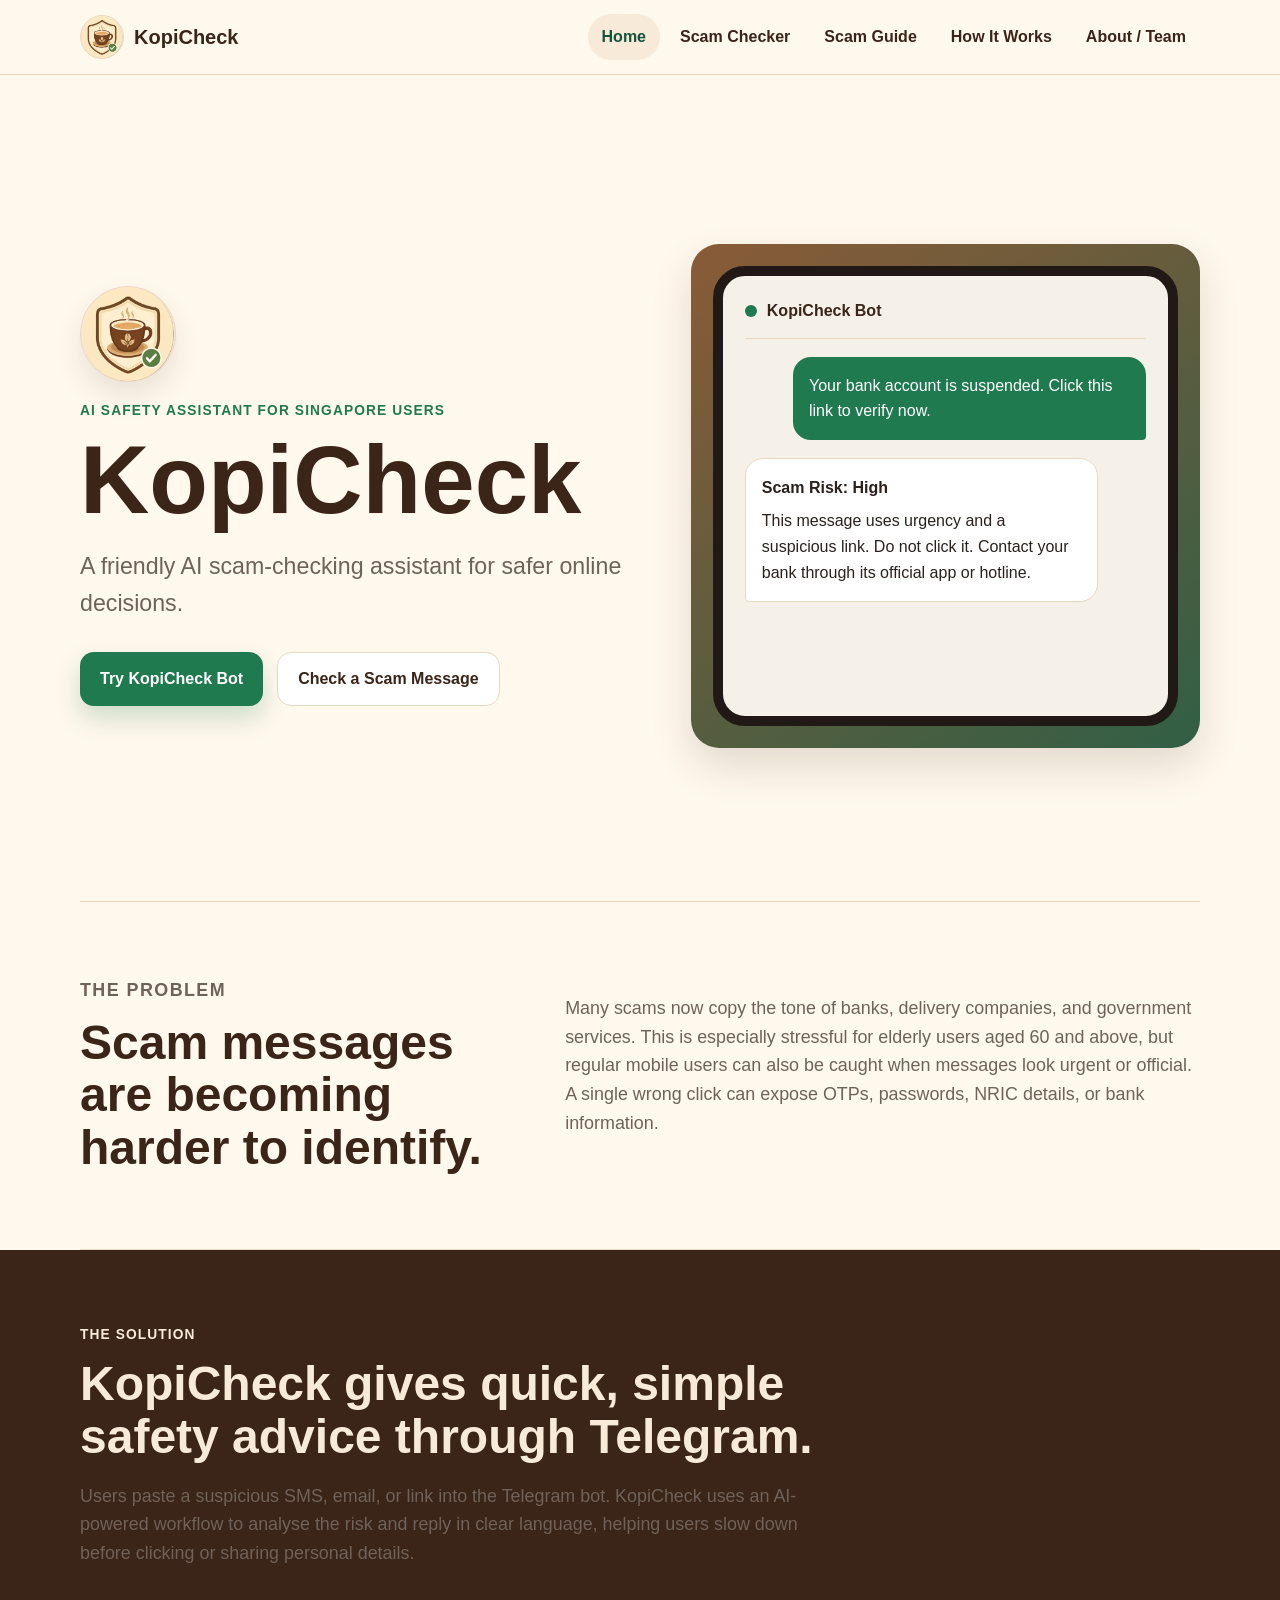
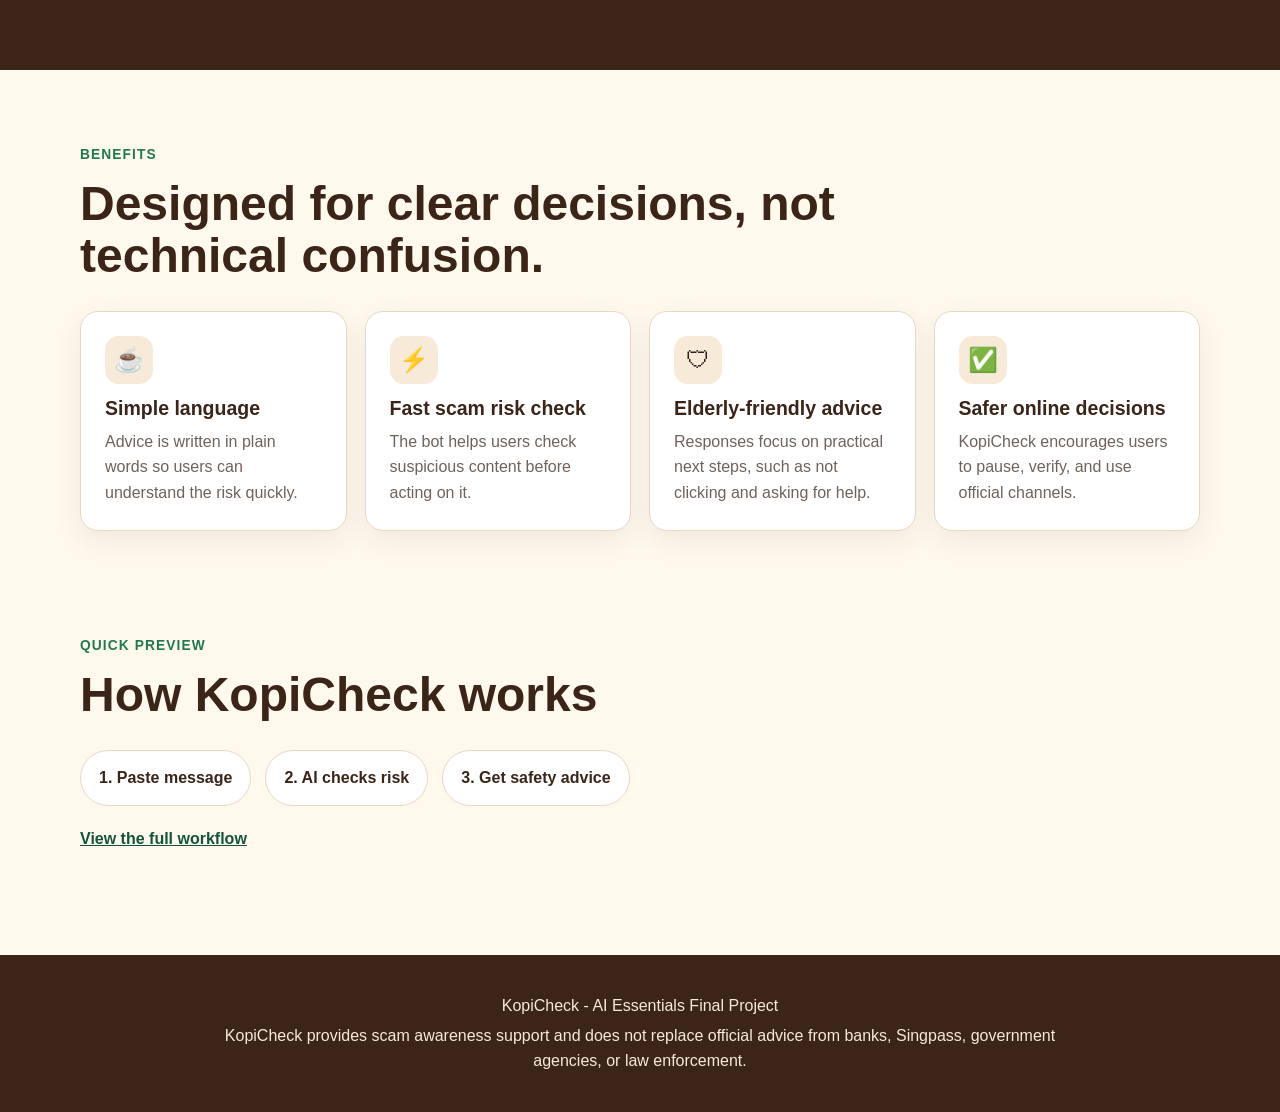
==== index.html @ 965370b6 "first commit" ====
<!DOCTYPE html>
<html lang="en">
<head>
  <meta charset="UTF-8">
  <meta name="viewport" content="width=device-width, initial-scale=1.0">
  <title>KopiCheck | AI Scam-Checking Assistant</title>
  <link rel="stylesheet" href="styles.css">
</head>
<body>
  <header class="site-header">
    <nav class="navbar" aria-label="Main navigation">
      <a class="brand" href="index.html" aria-label="KopiCheck home">
        <img class="brand-logo" src="assets/KopiCheckLogo.png" alt="" data-fallback>
        <span class="brand-mark brand-fallback">K</span>
        <span>KopiCheck</span>
      </a>
      <button class="nav-toggle" type="button" aria-label="Open menu" aria-expanded="false">
        <span></span>
        <span></span>
        <span></span>
      </button>
      <div class="nav-links">
        <a href="index.html">Home</a>
        <a href="checker.html">Scam Checker</a>
        <a href="guide.html">Scam Guide</a>
        <a href="how-it-works.html">How It Works</a>
        <a href="about.html">About / Team</a>
      </div>
    </nav>
  </header>

  <main>
    <section class="hero">
      <div class="hero-content">
        <img class="hero-logo" src="assets/KopiCheckLogo.png" alt="KopiCheck logo" data-fallback>
        <p class="eyebrow">AI safety assistant for Singapore users</p>
        <h1>KopiCheck</h1>
        <p class="hero-subtitle">A friendly AI scam-checking assistant for safer online decisions.</p>
        <div class="hero-actions">
          <a class="button primary" href="https://t.me/KopiCheckBot" target="_blank" rel="noopener">Try KopiCheck Bot</a>
          <a class="button secondary" href="checker.html">Check a Scam Message</a>
        </div>
      </div>
      <div class="hero-panel" aria-label="KopiCheck message preview">
        <div class="phone-frame">
          <div class="phone-header">
            <span class="status-dot"></span>
            <strong>KopiCheck Bot</strong>
          </div>
          <div class="chat-bubble user">Your bank account is suspended. Click this link to verify now.</div>
          <div class="chat-bubble bot">
            <strong>Scam Risk: High</strong>
            <span>This message uses urgency and a suspicious link. Do not click it. Contact your bank through its official app or hotline.</span>
          </div>
        </div>
      </div>
    </section>

    <section class="section split-section">
      <div>
        <p class="eyebrow">The Problem</p>
        <h2>Scam messages are becoming harder to identify.</h2>
      </div>
      <p>Many scams now copy the tone of banks, delivery companies, and government services. This is especially stressful for elderly users aged 60 and above, but regular mobile users can also be caught when messages look urgent or official. A single wrong click can expose OTPs, passwords, NRIC details, or bank information.</p>
    </section>

    <section class="section solution-band">
      <div class="section-heading">
        <p class="eyebrow">The Solution</p>
        <h2>KopiCheck gives quick, simple safety advice through Telegram.</h2>
        <p>Users paste a suspicious SMS, email, or link into the Telegram bot. KopiCheck uses an AI-powered workflow to analyse the risk and reply in clear language, helping users slow down before clicking or sharing personal details.</p>
      </div>
    </section>

    <section class="section">
      <div class="section-heading">
        <p class="eyebrow">Benefits</p>
        <h2>Designed for clear decisions, not technical confusion.</h2>
      </div>
      <div class="card-grid four">
        <article class="info-card">
          <span class="card-icon">&#9749;</span>
          <h3>Simple language</h3>
          <p>Advice is written in plain words so users can understand the risk quickly.</p>
        </article>
        <article class="info-card">
          <span class="card-icon">&#9889;</span>
          <h3>Fast scam risk check</h3>
          <p>The bot helps users check suspicious content before acting on it.</p>
        </article>
        <article class="info-card">
          <span class="card-icon">&#128737;</span>
          <h3>Elderly-friendly advice</h3>
          <p>Responses focus on practical next steps, such as not clicking and asking for help.</p>
        </article>
        <article class="info-card">
          <span class="card-icon">&#9989;</span>
          <h3>Safer online decisions</h3>
          <p>KopiCheck encourages users to pause, verify, and use official channels.</p>
        </article>
      </div>
    </section>

    <section class="section preview-section">
      <div class="section-heading">
        <p class="eyebrow">Quick Preview</p>
        <h2>How KopiCheck works</h2>
      </div>
      <div class="steps-row">
        <div class="step-pill">1. Paste message</div>
        <div class="step-pill">2. AI checks risk</div>
        <div class="step-pill">3. Get safety advice</div>
      </div>
      <a class="text-link" href="how-it-works.html">View the full workflow</a>
    </section>
  </main>

  <footer class="site-footer">
    <p>KopiCheck - AI Essentials Final Project</p>
    <p>KopiCheck provides scam awareness support and does not replace official advice from banks, Singpass, government agencies, or law enforcement.</p>
  </footer>

  <script src="script.js"></script>
</body>
</html>
---- styles.css ----
:root {
  --kopi-dark: #3b2418;
  --kopi-brown: #7a4d2e;
  --kopi-light: #f7ead8;
  --cream: #fff8ed;
  --white: #ffffff;
  --green: #207a4f;
  --green-dark: #14543b;
  --gold: #d8a84b;
  --ink: #2a211d;
  --muted: #6f625a;
  --border: #ead7c0;
  --shadow: 0 18px 42px rgba(59, 36, 24, 0.14);
}

* {
  box-sizing: border-box;
}

html {
  scroll-behavior: smooth;
}

body {
  margin: 0;
  font-family: Arial, Helvetica, sans-serif;
  background: var(--cream);
  color: var(--ink);
  line-height: 1.6;
}

img {
  max-width: 100%;
  display: block;
}

a {
  color: inherit;
}

.site-header {
  position: sticky;
  top: 0;
  z-index: 20;
  background: rgba(255, 248, 237, 0.96);
  border-bottom: 1px solid var(--border);
  backdrop-filter: blur(14px);
}

.navbar {
  width: min(1120px, calc(100% - 32px));
  min-height: 74px;
  margin: 0 auto;
  display: flex;
  align-items: center;
  justify-content: space-between;
  gap: 24px;
}

.brand {
  display: inline-flex;
  align-items: center;
  gap: 10px;
  text-decoration: none;
  font-size: 1.25rem;
  font-weight: 800;
  color: var(--kopi-dark);
}

.brand-mark {
  width: 42px;
  height: 42px;
  display: grid;
  place-items: center;
  border-radius: 12px;
  background: var(--kopi-dark);
  color: var(--kopi-light);
  font-weight: 900;
}

.brand-logo {
  width: 44px;
  height: 44px;
  object-fit: cover;
  object-position: center;
  border-radius: 50%;
  background: var(--kopi-light);
  border: 1px solid var(--border);
}

.brand-fallback {
  display: none;
}

.brand-fallback.show {
  display: grid;
}

.nav-links {
  display: flex;
  align-items: center;
  gap: 6px;
}

.nav-links a {
  min-height: 44px;
  display: inline-flex;
  align-items: center;
  padding: 10px 14px;
  border-radius: 999px;
  color: var(--kopi-dark);
  font-weight: 700;
  text-decoration: none;
}

.nav-links a:hover,
.nav-links a.active {
  background: var(--kopi-light);
  color: var(--green-dark);
}

.nav-toggle {
  width: 46px;
  height: 46px;
  display: none;
  flex-direction: column;
  justify-content: center;
  gap: 5px;
  border: 1px solid var(--border);
  border-radius: 12px;
  background: var(--white);
  cursor: pointer;
}

.nav-toggle span {
  width: 22px;
  height: 2px;
  margin: 0 auto;
  background: var(--kopi-dark);
  border-radius: 2px;
}

.hero {
  width: min(1120px, calc(100% - 32px));
  min-height: calc(100vh - 74px);
  margin: 0 auto;
  padding: 70px 0 54px;
  display: grid;
  grid-template-columns: minmax(0, 1.05fr) minmax(320px, 0.95fr);
  align-items: center;
  gap: 48px;
}

.hero h1,
.page-hero h1 {
  margin: 0;
  color: var(--kopi-dark);
  font-size: clamp(3.2rem, 8vw, 6rem);
  line-height: 0.95;
  letter-spacing: 0;
}

.hero-logo {
  width: 96px;
  height: 96px;
  object-fit: cover;
  object-position: center;
  margin-bottom: 18px;
  border-radius: 50%;
  background: var(--kopi-light);
  border: 1px solid var(--border);
  box-shadow: 0 14px 28px rgba(59, 36, 24, 0.1);
}

.hero-subtitle {
  max-width: 620px;
  margin: 22px 0 0;
  color: var(--muted);
  font-size: 1.45rem;
}

.eyebrow {
  margin: 0 0 12px;
  color: var(--green);
  font-size: 0.86rem;
  font-weight: 900;
  letter-spacing: 0.08em;
  text-transform: uppercase;
}

.hero-actions,
.center-action {
  display: flex;
  flex-wrap: wrap;
  gap: 14px;
  margin-top: 30px;
}

.button {
  min-height: 50px;
  display: inline-flex;
  align-items: center;
  justify-content: center;
  padding: 13px 20px;
  border: 0;
  border-radius: 14px;
  font-size: 1rem;
  font-weight: 800;
  text-decoration: none;
  cursor: pointer;
  transition: transform 0.2s ease, box-shadow 0.2s ease, background 0.2s ease;
}

.button:hover {
  transform: translateY(-2px);
}

.button.primary {
  background: var(--green);
  color: var(--white);
  box-shadow: 0 12px 24px rgba(32, 122, 79, 0.22);
}

.button.primary:hover {
  background: var(--green-dark);
}

.button.secondary {
  background: var(--white);
  color: var(--kopi-dark);
  border: 1px solid var(--border);
}

.full-width {
  width: 100%;
}

.hero-panel {
  padding: 22px;
  border-radius: 28px;
  background: linear-gradient(145deg, #8a5b37, #315f45);
  box-shadow: var(--shadow);
}

.phone-frame {
  min-height: 460px;
  padding: 22px;
  border: 10px solid #211915;
  border-radius: 32px;
  background: #f6f1e8;
  display: flex;
  flex-direction: column;
  gap: 18px;
}

.phone-header {
  display: flex;
  align-items: center;
  gap: 10px;
  padding-bottom: 14px;
  border-bottom: 1px solid var(--border);
  color: var(--kopi-dark);
}

.status-dot {
  width: 12px;
  height: 12px;
  border-radius: 50%;
  background: var(--green);
}

.chat-bubble {
  max-width: 88%;
  padding: 16px;
  border-radius: 18px;
  font-size: 1rem;
}

.chat-bubble.user {
  align-self: flex-end;
  background: var(--green);
  color: var(--white);
  border-bottom-right-radius: 4px;
}

.chat-bubble.bot {
  align-self: flex-start;
  background: var(--white);
  border: 1px solid var(--border);
  border-bottom-left-radius: 4px;
}

.chat-bubble.bot span {
  display: block;
  margin-top: 8px;
}

.section,
.page-hero {
  width: min(1120px, calc(100% - 32px));
  margin: 0 auto;
  padding: 74px 0;
}

.page-hero.compact {
  padding: 76px 0 46px;
}

.page-hero p:not(.eyebrow) {
  max-width: 760px;
  margin: 20px 0 0;
  color: var(--muted);
  font-size: 1.25rem;
}

.section-heading {
  max-width: 760px;
  margin-bottom: 28px;
}

.section h2,
.page-hero h2 {
  margin: 0;
  color: var(--kopi-dark);
  font-size: clamp(2rem, 4vw, 3rem);
  line-height: 1.1;
  letter-spacing: 0;
}

.section-heading p:not(.eyebrow),
.split-section p {
  color: var(--muted);
  font-size: 1.12rem;
}

.split-section {
  display: grid;
  grid-template-columns: minmax(0, 0.82fr) minmax(0, 1.18fr);
  align-items: start;
  gap: 44px;
  border-top: 1px solid var(--border);
  border-bottom: 1px solid var(--border);
}

.solution-band {
  width: 100%;
  max-width: none;
  padding-left: max(16px, calc((100% - 1120px) / 2));
  padding-right: max(16px, calc((100% - 1120px) / 2));
  background: var(--kopi-dark);
  color: var(--kopi-light);
}

.solution-band h2,
.solution-band .eyebrow {
  color: var(--kopi-light);
}

.solution-band p {
  color: #f0dcc6;
}

.card-grid {
  display: grid;
  grid-template-columns: repeat(3, minmax(0, 1fr));
  gap: 18px;
}

.card-grid.four {
  grid-template-columns: repeat(4, minmax(0, 1fr));
}

.card-grid.two {
  grid-template-columns: repeat(2, minmax(0, 1fr));
}

.info-card,
.example-card,
.team-card,
.screenshot-card,
.disclaimer-card,
.checker-box {
  border: 1px solid var(--border);
  border-radius: 18px;
  background: var(--white);
  box-shadow: 0 10px 28px rgba(59, 36, 24, 0.07);
}

.info-card,
.example-card,
.team-card,
.screenshot-card {
  transition: transform 0.2s ease, box-shadow 0.2s ease;
}

.info-card:hover,
.example-card:hover,
.team-card:hover,
.screenshot-card:hover {
  transform: translateY(-3px);
  box-shadow: var(--shadow);
}

.info-card {
  min-height: 220px;
  padding: 24px;
}

.info-card h3,
.example-card h3,
.team-card h3,
.screenshot-card h3 {
  margin: 12px 0 8px;
  color: var(--kopi-dark);
  font-size: 1.22rem;
  line-height: 1.25;
}

.info-card p,
.example-card p,
.team-card p,
.screenshot-card p {
  margin: 0;
  color: var(--muted);
}

.card-icon {
  width: 48px;
  height: 48px;
  display: grid;
  place-items: center;
  border-radius: 14px;
  background: var(--kopi-light);
  font-size: 1.5rem;
}

.numbered {
  position: relative;
}

.number-badge {
  width: 42px;
  height: 42px;
  display: grid;
  place-items: center;
  border-radius: 50%;
  background: var(--green);
  color: var(--white);
  font-weight: 900;
}

.preview-section {
  padding-top: 30px;
}

.steps-row {
  display: flex;
  flex-wrap: wrap;
  gap: 14px;
  margin-bottom: 20px;
}

.step-pill {
  padding: 14px 18px;
  border: 1px solid var(--border);
  border-radius: 999px;
  background: var(--white);
  color: var(--kopi-dark);
  font-weight: 800;
}

.text-link {
  color: var(--green-dark);
  font-weight: 900;
}

.checker-section {
  display: grid;
  grid-template-columns: minmax(0, 0.85fr) minmax(320px, 1.15fr);
  gap: 30px;
  align-items: start;
}

.checker-copy p:not(.eyebrow) {
  color: var(--muted);
  font-size: 1.12rem;
}

.checker-box {
  padding: 24px;
}

.checker-box label {
  display: block;
  margin-bottom: 10px;
  color: var(--kopi-dark);
  font-weight: 900;
}

textarea {
  width: 100%;
  resize: vertical;
  margin-bottom: 16px;
  padding: 16px;
  border: 1px solid var(--border);
  border-radius: 14px;
  color: var(--ink);
  font: inherit;
  background: #fffdf8;
}

textarea:focus {
  outline: 3px solid rgba(32, 122, 79, 0.18);
  border-color: var(--green);
}

.result-box {
  margin-top: 16px;
  padding: 18px;
  border-radius: 14px;
  background: var(--kopi-light);
  color: var(--kopi-dark);
}

.result-box span {
  display: block;
  margin-top: 6px;
}

.result-detail {
  margin-top: 12px;
}

.result-detail h4 {
  margin: 14px 0 6px;
  font-size: 1rem;
}

.result-detail ul {
  margin: 0;
  padding-left: 20px;
}

.result-detail li + li {
  margin-top: 4px;
}

.result-box.high {
  background: #ffe3df;
  color: #7a1f12;
}

.result-box.medium {
  background: #fff1cc;
  color: #6a4700;
}

.result-box.low {
  background: #ddf5e8;
  color: var(--green-dark);
}

.small-note {
  margin: 12px 0 0;
  color: var(--muted);
  font-size: 0.94rem;
}

.example-list,
.team-list {
  display: grid;
  gap: 16px;
}

.featured-team {
  grid-template-columns: repeat(2, minmax(0, 1fr));
}

.example-card,
.team-card {
  padding: 22px;
}

.team-card {
  border-left: 6px solid var(--green);
}

.check-list {
  max-width: 820px;
  margin: 0;
  padding: 0;
  list-style: none;
  display: grid;
  gap: 14px;
}

.check-list li {
  padding: 18px 18px 18px 52px;
  border: 1px solid var(--border);
  border-radius: 16px;
  background: var(--white);
  position: relative;
  font-size: 1.1rem;
}

.check-list li::before {
  content: "\2713";
  position: absolute;
  left: 18px;
  top: 16px;
  width: 24px;
  height: 24px;
  display: grid;
  place-items: center;
  border-radius: 50%;
  background: var(--green);
  color: var(--white);
  font-weight: 900;
}

.workflow {
  display: grid;
  grid-template-columns: repeat(3, minmax(0, 1fr));
  gap: 18px;
  counter-reset: workflow;
}

.workflow-step {
  min-height: 140px;
  padding: 22px;
  border-radius: 18px;
  background: var(--white);
  border: 1px solid var(--border);
  box-shadow: 0 10px 28px rgba(59, 36, 24, 0.07);
  color: var(--kopi-dark);
  font-size: 1.1rem;
  font-weight: 900;
  position: relative;
}

.workflow-step::before {
  counter-increment: workflow;
  content: counter(workflow);
  width: 34px;
  height: 34px;
  display: grid;
  place-items: center;
  margin-bottom: 16px;
  border-radius: 50%;
  background: var(--green);
  color: var(--white);
  font-size: 0.95rem;
}

.screenshot-grid {
  display: grid;
  grid-template-columns: repeat(2, minmax(0, 1fr));
  gap: 18px;
}

.screenshot-card {
  overflow: hidden;
}

.screenshot-card h3,
.screenshot-card p {
  padding-left: 20px;
  padding-right: 20px;
}

.screenshot-card h3 {
  margin-top: 18px;
}

.screenshot-card p {
  padding-bottom: 10px;
}

.screenshot-card .screenshot-hint {
  margin-top: 0.5rem;
  padding-bottom: 22px;
  color: #6b5b4a;
  font-size: 0.9rem;
  font-weight: 800;
}

.screenshot-frame {
  width: 100%;
  height: 280px;
  background: #f8f4ec;
  border-radius: 16px 16px 0 0;
  display: flex;
  align-items: center;
  justify-content: center;
  overflow: hidden;
  border-bottom: 1px solid var(--border);
}

.screenshot-link {
  display: block;
  cursor: zoom-in;
  text-decoration: none;
}

.screenshot-image {
  width: 100%;
  height: 100%;
  object-fit: contain;
  display: block;
}

.placeholder-image {
  min-height: 260px;
  display: grid;
  place-items: center;
  padding: 24px;
  background:
    linear-gradient(135deg, rgba(32, 122, 79, 0.12), rgba(216, 168, 75, 0.2)),
    var(--kopi-light);
  color: var(--kopi-dark);
  text-align: center;
  font-size: 1.2rem;
  font-weight: 900;
}

.image-fallback {
  display: none;
}

.image-fallback.show {
  display: grid;
}

.evidence-section {
  padding-top: 30px;
}

.evidence-list {
  display: grid;
  grid-template-columns: repeat(2, minmax(0, 1fr));
  gap: 14px;
}

.evidence-item {
  padding: 18px 18px 18px 52px;
  border: 1px solid var(--border);
  border-radius: 16px;
  background: var(--white);
  color: var(--kopi-dark);
  font-weight: 800;
  position: relative;
  box-shadow: 0 10px 28px rgba(59, 36, 24, 0.06);
}

.evidence-item::before {
  content: "\2713";
  position: absolute;
  left: 18px;
  top: 17px;
  width: 24px;
  height: 24px;
  display: grid;
  place-items: center;
  border-radius: 50%;
  background: var(--green);
  color: var(--white);
}

.disclaimer-section {
  padding-top: 30px;
}

.disclaimer-card {
  padding: 30px;
  background: var(--kopi-dark);
}

.disclaimer-card h2,
.disclaimer-card p {
  color: var(--kopi-light);
}

.disclaimer-card .eyebrow {
  color: #9ee0b8;
}

.site-footer {
  margin-top: 30px;
  padding: 34px 16px;
  background: var(--kopi-dark);
  color: var(--kopi-light);
  text-align: center;
}

.site-footer p {
  margin: 4px 0;
  max-width: 900px;
  margin-left: auto;
  margin-right: auto;
}

@media (max-width: 900px) {
  .nav-toggle {
    display: flex;
  }

  .nav-links {
    position: absolute;
    top: 74px;
    left: 0;
    right: 0;
    display: none;
    flex-direction: column;
    align-items: stretch;
    padding: 14px 16px 18px;
    background: var(--cream);
    border-bottom: 1px solid var(--border);
  }

  .nav-links.open {
    display: flex;
  }

  .nav-links a {
    border-radius: 12px;
  }

  .hero,
  .split-section,
  .checker-section {
    grid-template-columns: 1fr;
  }

  .hero {
    min-height: auto;
    padding-top: 46px;
  }

  .card-grid,
  .card-grid.four,
  .card-grid.two,
  .featured-team,
  .workflow,
  .screenshot-grid,
  .evidence-list {
    grid-template-columns: 1fr;
  }

  .info-card {
    min-height: auto;
  }
}

@media (max-width: 560px) {
  .navbar,
  .hero,
  .section,
  .page-hero {
    width: min(100% - 24px, 1120px);
  }

  .hero h1,
  .page-hero h1 {
    font-size: 2.85rem;
  }

  .hero-subtitle,
  .page-hero p:not(.eyebrow) {
    font-size: 1.1rem;
  }

  .button {
    width: 100%;
  }

  .phone-frame {
    min-height: 360px;
    padding: 16px;
    border-width: 8px;
  }

  .brand {
    font-size: 1.1rem;
  }

  .brand-logo,
  .brand-mark {
    width: 40px;
    height: 40px;
  }

  .hero-logo {
    width: 76px;
    height: 76px;
  }

  .screenshot-frame {
    height: 240px;
  }

  .hero-panel {
    padding: 14px;
    border-radius: 22px;
  }

  .section,
  .page-hero.compact {
    padding: 50px 0;
  }
}
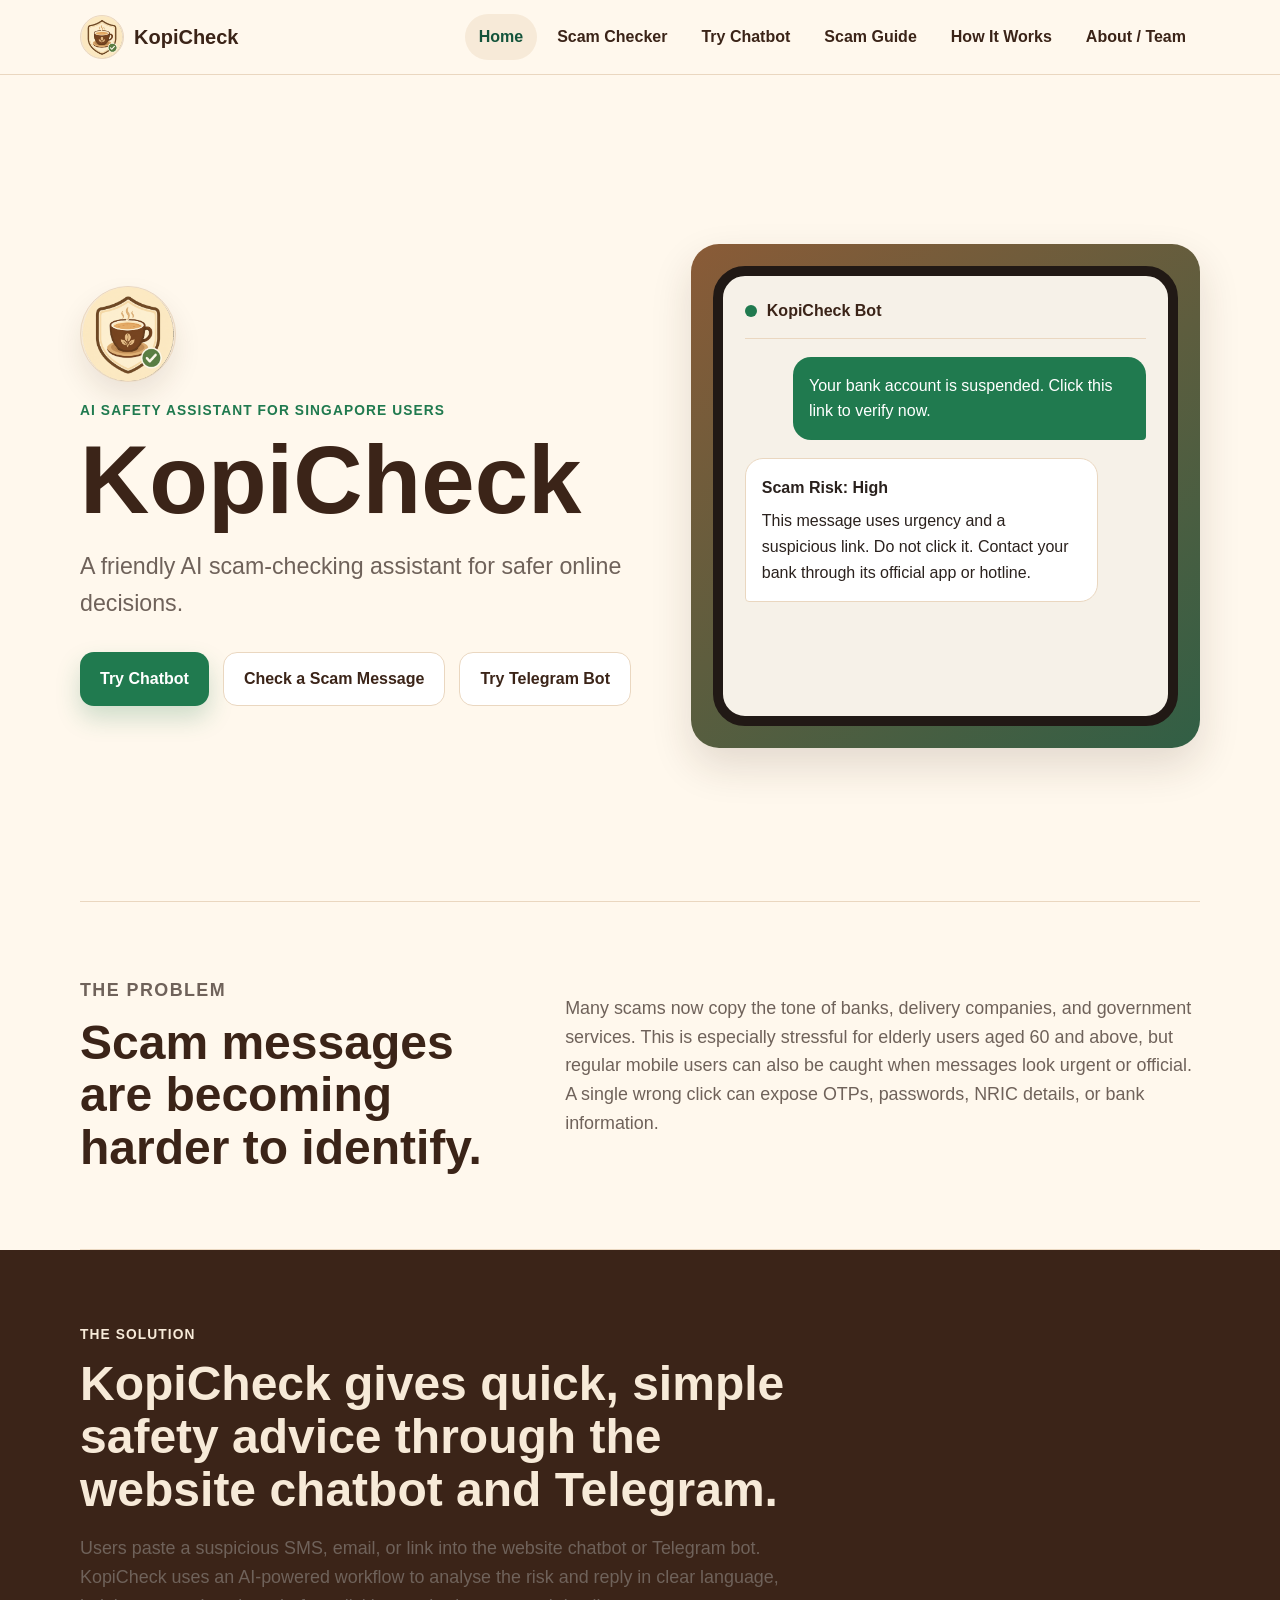
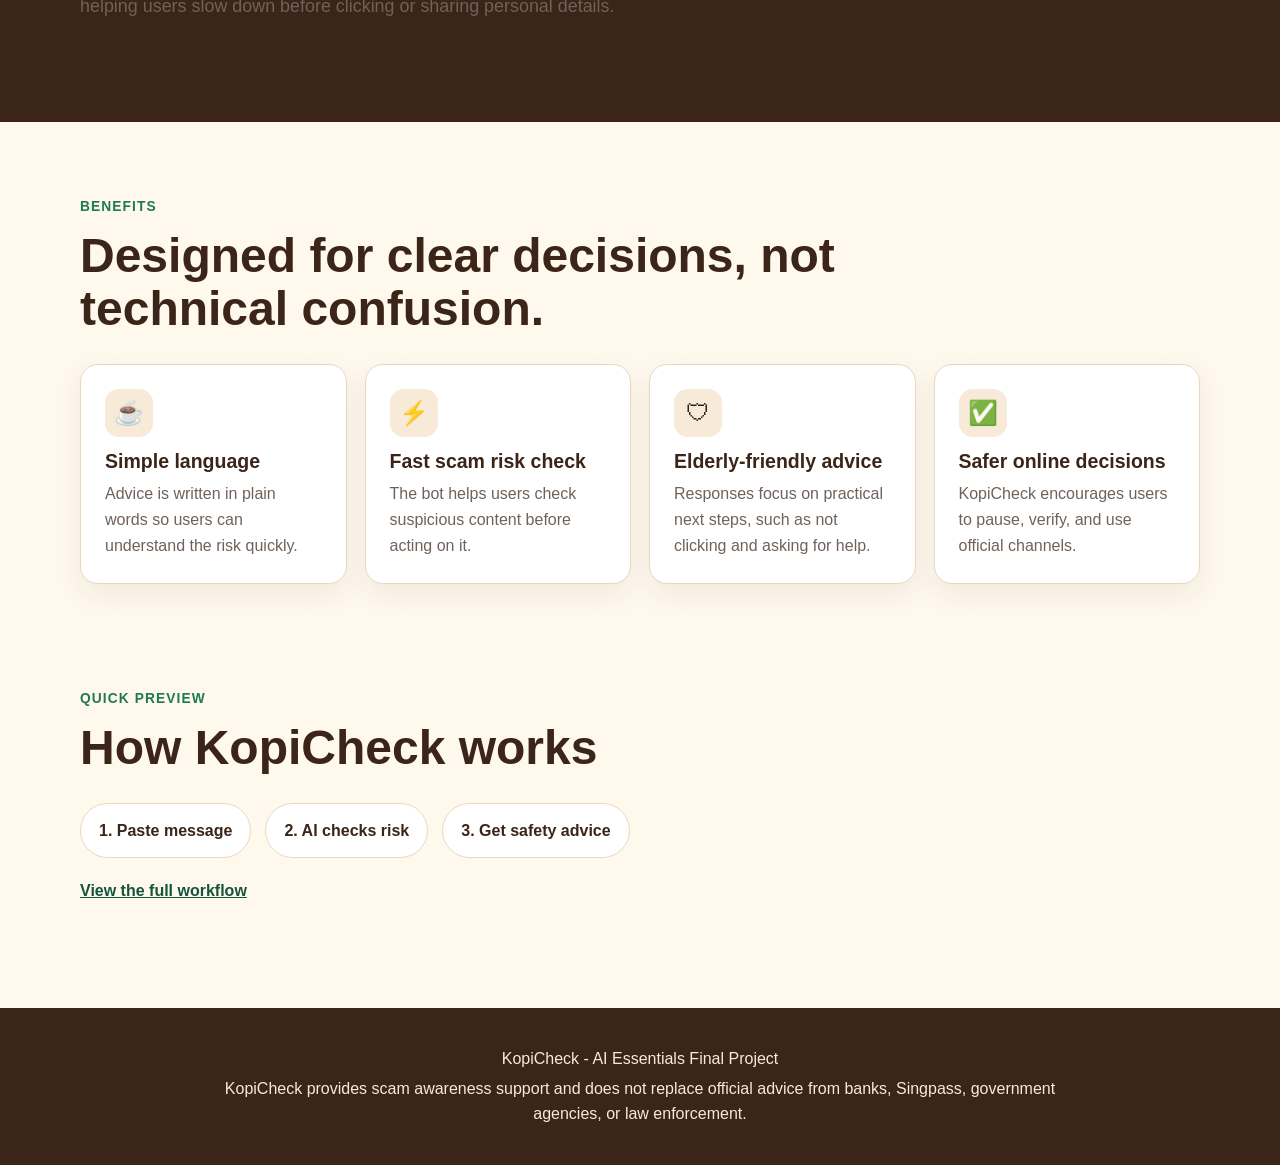
==== commit caf8fd24: "Update chatbots" ====
--- a/index.html
+++ b/index.html
@@ -22,6 +22,7 @@
       <div class="nav-links">
         <a href="index.html">Home</a>
         <a href="checker.html">Scam Checker</a>
+        <a href="chatbot.html">Try Chatbot</a>
         <a href="guide.html">Scam Guide</a>
         <a href="how-it-works.html">How It Works</a>
         <a href="about.html">About / Team</a>
@@ -37,8 +38,9 @@
         <h1>KopiCheck</h1>
         <p class="hero-subtitle">A friendly AI scam-checking assistant for safer online decisions.</p>
         <div class="hero-actions">
-          <a class="button primary" href="https://t.me/KopiCheckBot" target="_blank" rel="noopener">Try KopiCheck Bot</a>
+          <a class="button primary" href="chatbot.html">Try Chatbot</a>
           <a class="button secondary" href="checker.html">Check a Scam Message</a>
+          <a class="button secondary" href="https://t.me/KopiCheckBot" target="_blank" rel="noopener">Try Telegram Bot</a>
         </div>
       </div>
       <div class="hero-panel" aria-label="KopiCheck message preview">
@@ -67,8 +69,8 @@
     <section class="section solution-band">
       <div class="section-heading">
         <p class="eyebrow">The Solution</p>
-        <h2>KopiCheck gives quick, simple safety advice through Telegram.</h2>
-        <p>Users paste a suspicious SMS, email, or link into the Telegram bot. KopiCheck uses an AI-powered workflow to analyse the risk and reply in clear language, helping users slow down before clicking or sharing personal details.</p>
+        <h2>KopiCheck gives quick, simple safety advice through the website chatbot and Telegram.</h2>
+        <p>Users paste a suspicious SMS, email, or link into the website chatbot or Telegram bot. KopiCheck uses an AI-powered workflow to analyse the risk and reply in clear language, helping users slow down before clicking or sharing personal details.</p>
       </div>
     </section>
 
--- a/styles.css
+++ b/styles.css
@@ -225,6 +225,13 @@
   background: var(--green-dark);
 }
 
+.button:disabled {
+  cursor: not-allowed;
+  opacity: 0.72;
+  transform: none;
+  box-shadow: none;
+}
+
 .button.secondary {
   background: var(--white);
   color: var(--kopi-dark);
@@ -490,7 +497,8 @@
   padding: 24px;
 }
 
-.checker-box label {
+.checker-box label,
+.chat-input-area label {
   display: block;
   margin-bottom: 10px;
   color: var(--kopi-dark);
@@ -520,6 +528,12 @@
   border-radius: 14px;
   background: var(--kopi-light);
   color: var(--kopi-dark);
+  font-size: 1.05rem;
+  line-height: 1.7;
+}
+
+.result-box strong {
+  font-size: 1.12rem;
 }
 
 .result-box span {
@@ -531,6 +545,13 @@
   margin-top: 12px;
 }
 
+.fallback-notice {
+  margin-bottom: 14px;
+  padding-bottom: 12px;
+  border-bottom: 1px solid rgba(59, 36, 24, 0.16);
+  font-weight: 800;
+}
+
 .result-detail h4 {
   margin: 14px 0 6px;
   font-size: 1rem;
@@ -558,6 +579,102 @@
 .result-box.low {
   background: #ddf5e8;
   color: var(--green-dark);
+}
+
+.chat-window {
+  display: grid;
+  gap: 16px;
+}
+
+.chat-messages {
+  min-height: 420px;
+  max-height: 560px;
+  overflow-y: auto;
+  padding: 18px;
+  border: 1px solid var(--border);
+  border-radius: 16px;
+  background: #fffdf8;
+  display: flex;
+  flex-direction: column;
+  gap: 14px;
+}
+
+.chat-message {
+  max-width: 82%;
+  padding: 15px 17px;
+  border-radius: 18px;
+  font-size: 1.05rem;
+  line-height: 1.7;
+  word-wrap: break-word;
+  overflow-wrap: anywhere;
+}
+
+.chat-message.bot {
+  align-self: flex-start;
+  background: var(--kopi-light);
+  color: var(--kopi-dark);
+  border: 1px solid var(--border);
+  border-bottom-left-radius: 5px;
+}
+
+.chat-message.user {
+  align-self: flex-end;
+  background: var(--green);
+  color: var(--white);
+  border-bottom-right-radius: 5px;
+}
+
+.chat-message.high {
+  background: #ffe3df;
+  color: #7a1f12;
+  border-color: #f2b5ad;
+}
+
+.chat-message.medium {
+  background: #fff1cc;
+  color: #6a4700;
+  border-color: #edd08b;
+}
+
+.chat-message.low {
+  background: #ddf5e8;
+  color: var(--green-dark);
+  border-color: #9fd9bb;
+}
+
+.chat-input-area textarea {
+  margin-bottom: 12px;
+}
+
+.chatbot-section {
+  display: grid;
+  grid-template-columns: minmax(0, 1.55fr) minmax(280px, 0.75fr);
+  gap: 24px;
+  align-items: start;
+}
+
+.chatbot-main {
+  padding: 24px;
+}
+
+.telegram-panel {
+  padding: 24px;
+  border: 1px solid var(--border);
+  border-radius: 18px;
+  background: var(--kopi-light);
+  color: var(--kopi-dark);
+  box-shadow: 0 10px 28px rgba(59, 36, 24, 0.07);
+}
+
+.telegram-panel h2 {
+  margin: 0;
+  font-size: 1.7rem;
+  line-height: 1.15;
+}
+
+.telegram-panel p:not(.eyebrow) {
+  color: var(--kopi-dark);
+  font-size: 1.05rem;
 }
 
 .small-note {
@@ -827,7 +944,8 @@
 
   .hero,
   .split-section,
-  .checker-section {
+  .checker-section,
+  .chatbot-section {
     grid-template-columns: 1fr;
   }
 
@@ -907,4 +1025,18 @@
   .page-hero.compact {
     padding: 50px 0;
   }
-}
+
+  .checker-box {
+    padding: 18px;
+  }
+
+  .chat-messages {
+    min-height: 360px;
+    padding: 14px;
+  }
+
+  .chat-message {
+    max-width: 92%;
+    font-size: 1rem;
+  }
+}
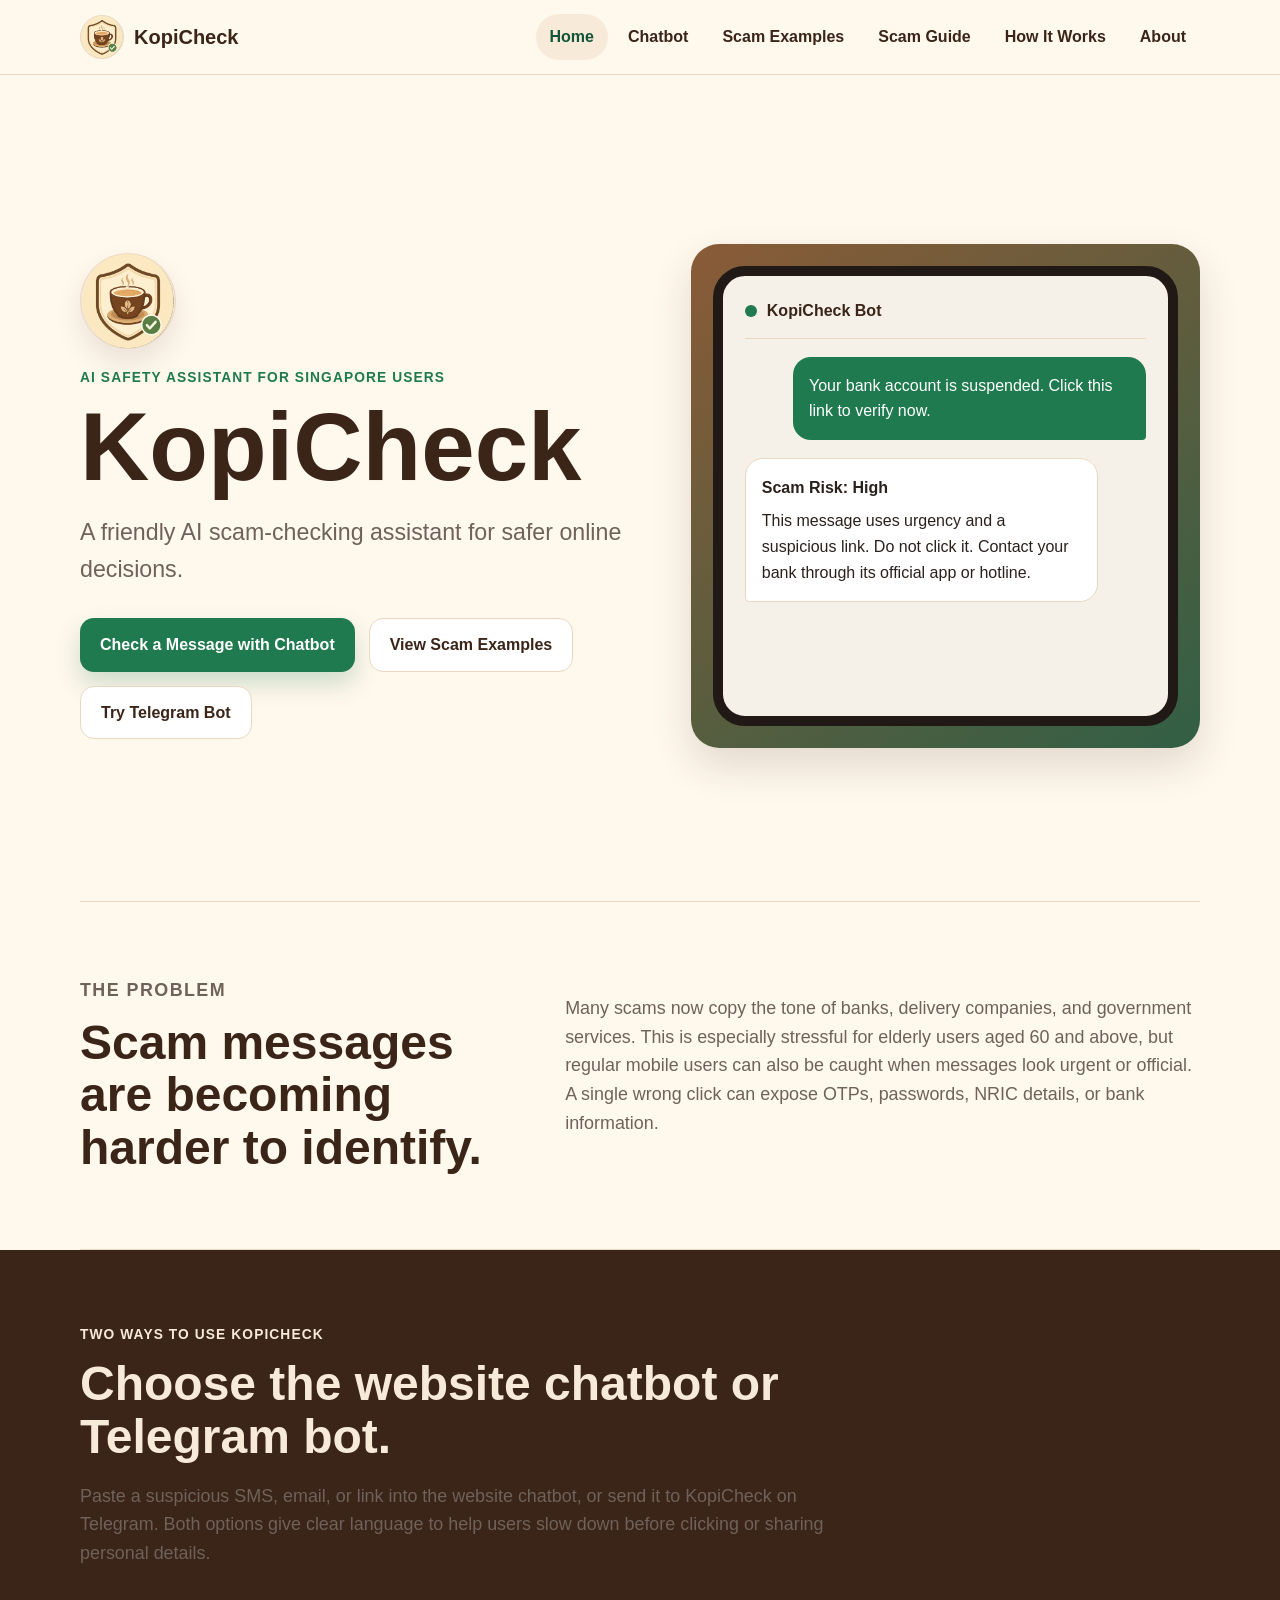
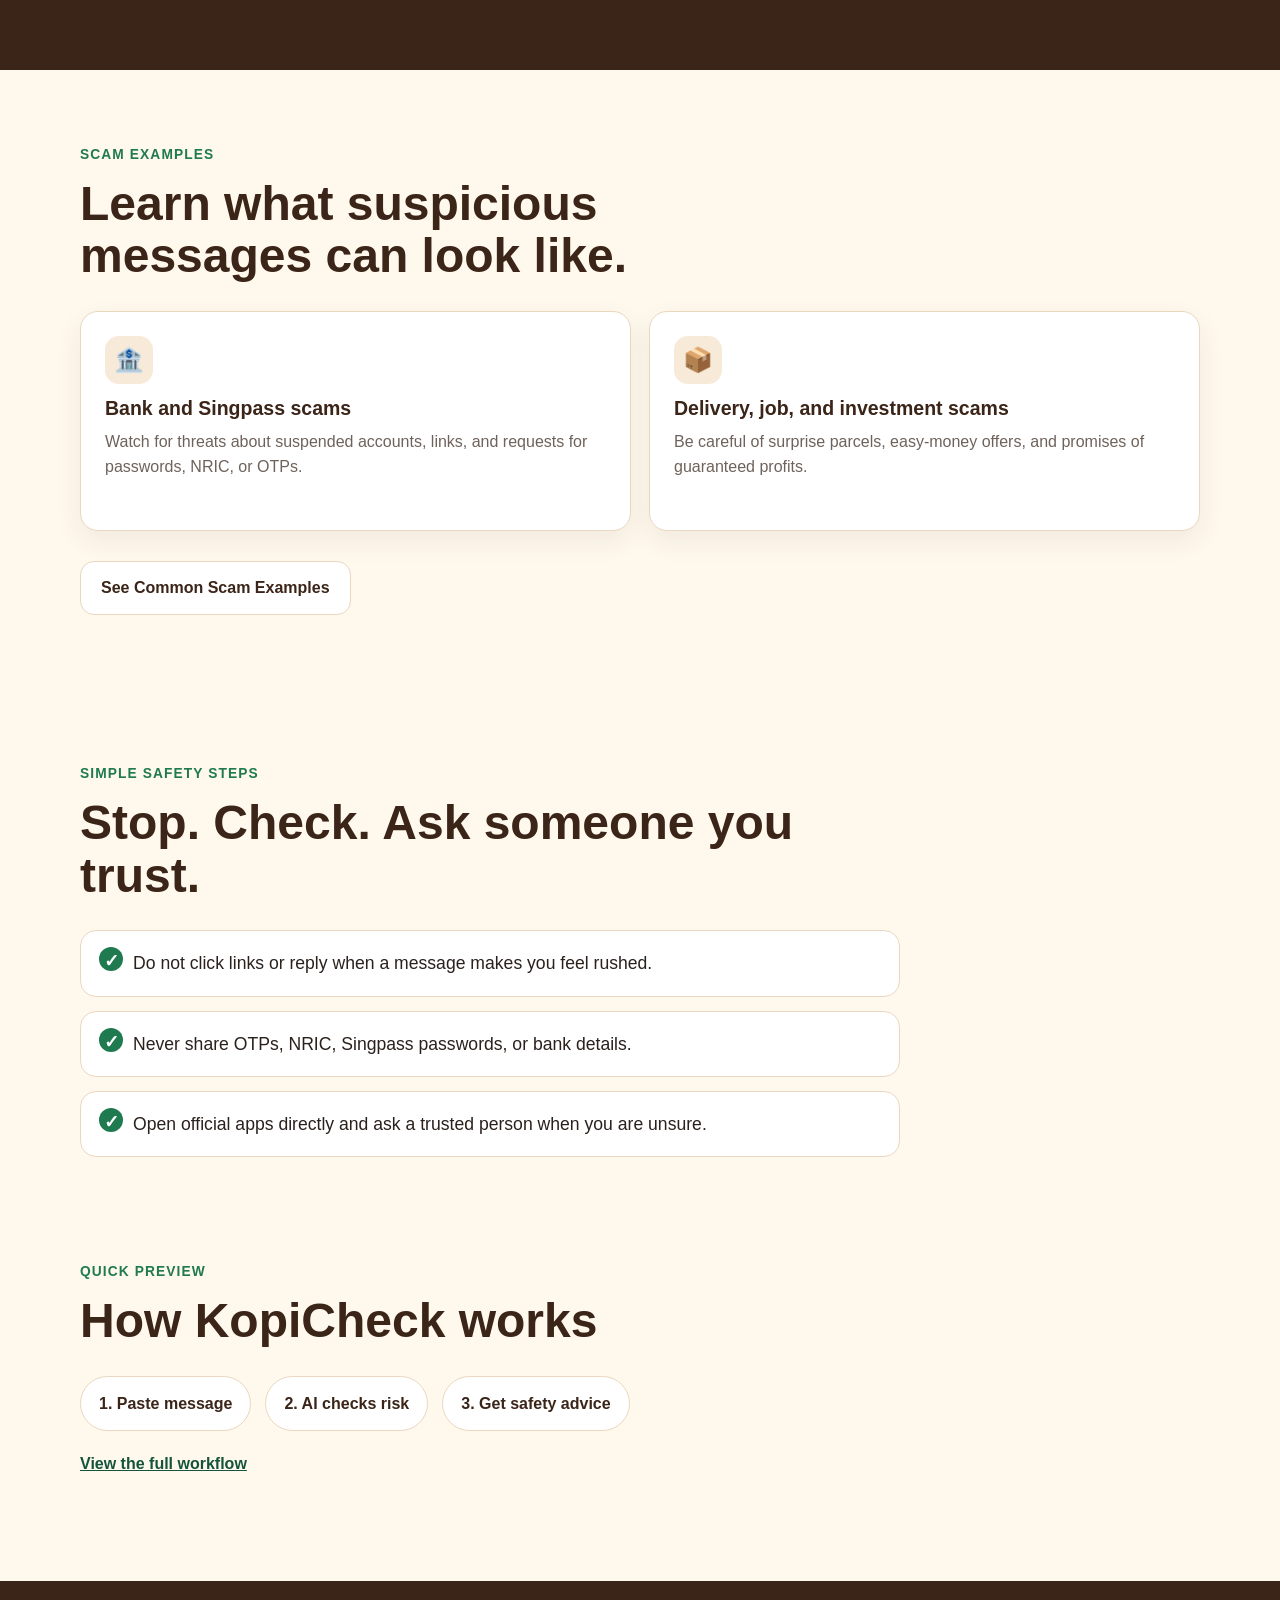
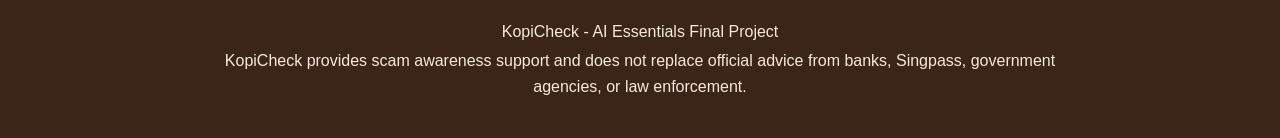
==== commit aea58850: "V2" ====
--- a/index.html
+++ b/index.html
@@ -21,11 +21,11 @@
       </button>
       <div class="nav-links">
         <a href="index.html">Home</a>
-        <a href="checker.html">Scam Checker</a>
-        <a href="chatbot.html">Try Chatbot</a>
+        <a href="chatbot.html">Chatbot</a>
+        <a href="checker.html">Scam Examples</a>
         <a href="guide.html">Scam Guide</a>
         <a href="how-it-works.html">How It Works</a>
-        <a href="about.html">About / Team</a>
+        <a href="about.html">About</a>
       </div>
     </nav>
   </header>
@@ -38,8 +38,8 @@
         <h1>KopiCheck</h1>
         <p class="hero-subtitle">A friendly AI scam-checking assistant for safer online decisions.</p>
         <div class="hero-actions">
-          <a class="button primary" href="chatbot.html">Try Chatbot</a>
-          <a class="button secondary" href="checker.html">Check a Scam Message</a>
+          <a class="button primary" href="chatbot.html">Check a Message with Chatbot</a>
+          <a class="button secondary" href="checker.html">View Scam Examples</a>
           <a class="button secondary" href="https://t.me/KopiCheckBot" target="_blank" rel="noopener">Try Telegram Bot</a>
         </div>
       </div>
@@ -68,39 +68,39 @@
 
     <section class="section solution-band">
       <div class="section-heading">
-        <p class="eyebrow">The Solution</p>
-        <h2>KopiCheck gives quick, simple safety advice through the website chatbot and Telegram.</h2>
-        <p>Users paste a suspicious SMS, email, or link into the website chatbot or Telegram bot. KopiCheck uses an AI-powered workflow to analyse the risk and reply in clear language, helping users slow down before clicking or sharing personal details.</p>
+        <p class="eyebrow">Two Ways to Use KopiCheck</p>
+        <h2>Choose the website chatbot or Telegram bot.</h2>
+        <p>Paste a suspicious SMS, email, or link into the website chatbot, or send it to KopiCheck on Telegram. Both options give clear language to help users slow down before clicking or sharing personal details.</p>
       </div>
     </section>
 
     <section class="section">
       <div class="section-heading">
-        <p class="eyebrow">Benefits</p>
-        <h2>Designed for clear decisions, not technical confusion.</h2>
+        <p class="eyebrow">Scam Examples</p>
+        <h2>Learn what suspicious messages can look like.</h2>
       </div>
-      <div class="card-grid four">
+      <div class="card-grid two">
         <article class="info-card">
-          <span class="card-icon">&#9749;</span>
-          <h3>Simple language</h3>
-          <p>Advice is written in plain words so users can understand the risk quickly.</p>
+          <span class="card-icon">&#127974;</span>
+          <h3>Bank and Singpass scams</h3>
+          <p>Watch for threats about suspended accounts, links, and requests for passwords, NRIC, or OTPs.</p>
         </article>
         <article class="info-card">
-          <span class="card-icon">&#9889;</span>
-          <h3>Fast scam risk check</h3>
-          <p>The bot helps users check suspicious content before acting on it.</p>
-        </article>
-        <article class="info-card">
-          <span class="card-icon">&#128737;</span>
-          <h3>Elderly-friendly advice</h3>
-          <p>Responses focus on practical next steps, such as not clicking and asking for help.</p>
-        </article>
-        <article class="info-card">
-          <span class="card-icon">&#9989;</span>
-          <h3>Safer online decisions</h3>
-          <p>KopiCheck encourages users to pause, verify, and use official channels.</p>
+          <span class="card-icon">&#128230;</span>
+          <h3>Delivery, job, and investment scams</h3>
+          <p>Be careful of surprise parcels, easy-money offers, and promises of guaranteed profits.</p>
         </article>
       </div>
+      <div class="center-action"><a class="button secondary" href="checker.html">See Common Scam Examples</a></div>
+    </section>
+
+    <section class="section safe-actions">
+      <div class="section-heading"><p class="eyebrow">Simple Safety Steps</p><h2>Stop. Check. Ask someone you trust.</h2></div>
+      <ul class="check-list">
+        <li>Do not click links or reply when a message makes you feel rushed.</li>
+        <li>Never share OTPs, NRIC, Singpass passwords, or bank details.</li>
+        <li>Open official apps directly and ask a trusted person when you are unsure.</li>
+      </ul>
     </section>
 
     <section class="section preview-section">
--- a/styles.css
+++ b/styles.css
@@ -381,6 +381,73 @@
   grid-template-columns: repeat(2, minmax(0, 1fr));
 }
 
+.scam-examples-grid {
+  display: grid;
+  grid-template-columns: repeat(2, minmax(0, 1fr));
+  gap: 18px;
+}
+
+.scam-example-card {
+  padding: 24px;
+  border: 1px solid var(--border);
+  border-radius: 18px;
+  background: var(--white);
+  box-shadow: 0 10px 28px rgba(59, 36, 24, 0.07);
+}
+
+.scam-example-card h2 {
+  margin: 12px 0;
+  color: var(--kopi-dark);
+  font-size: 1.45rem;
+}
+
+.scam-example-card p:not(.example-label):not(.warning-label) {
+  margin: 0;
+  color: var(--muted);
+  font-size: 1.05rem;
+  line-height: 1.65;
+}
+
+.example-label,
+.warning-label {
+  margin: 18px 0 6px;
+  color: var(--kopi-dark);
+  font-size: 0.92rem;
+  font-weight: 900;
+  text-transform: uppercase;
+}
+
+.warning-label {
+  color: #9a3f22;
+}
+
+.scam-example-card ul {
+  margin: 0;
+  padding-left: 22px;
+  color: var(--kopi-dark);
+  line-height: 1.65;
+}
+
+.scam-example-card li + li {
+  margin-top: 4px;
+}
+
+.reminder-section {
+  padding-top: 8px;
+  text-align: center;
+}
+
+.reminder-section p {
+  display: inline-block;
+  margin: 0;
+  padding: 18px 24px;
+  border-radius: 14px;
+  background: var(--green);
+  color: var(--white);
+  font-size: 1.25rem;
+  font-weight: 900;
+}
+
 .info-card,
 .example-card,
 .team-card,
@@ -957,6 +1024,7 @@
   .card-grid,
   .card-grid.four,
   .card-grid.two,
+  .scam-examples-grid,
   .featured-team,
   .workflow,
   .screenshot-grid,
